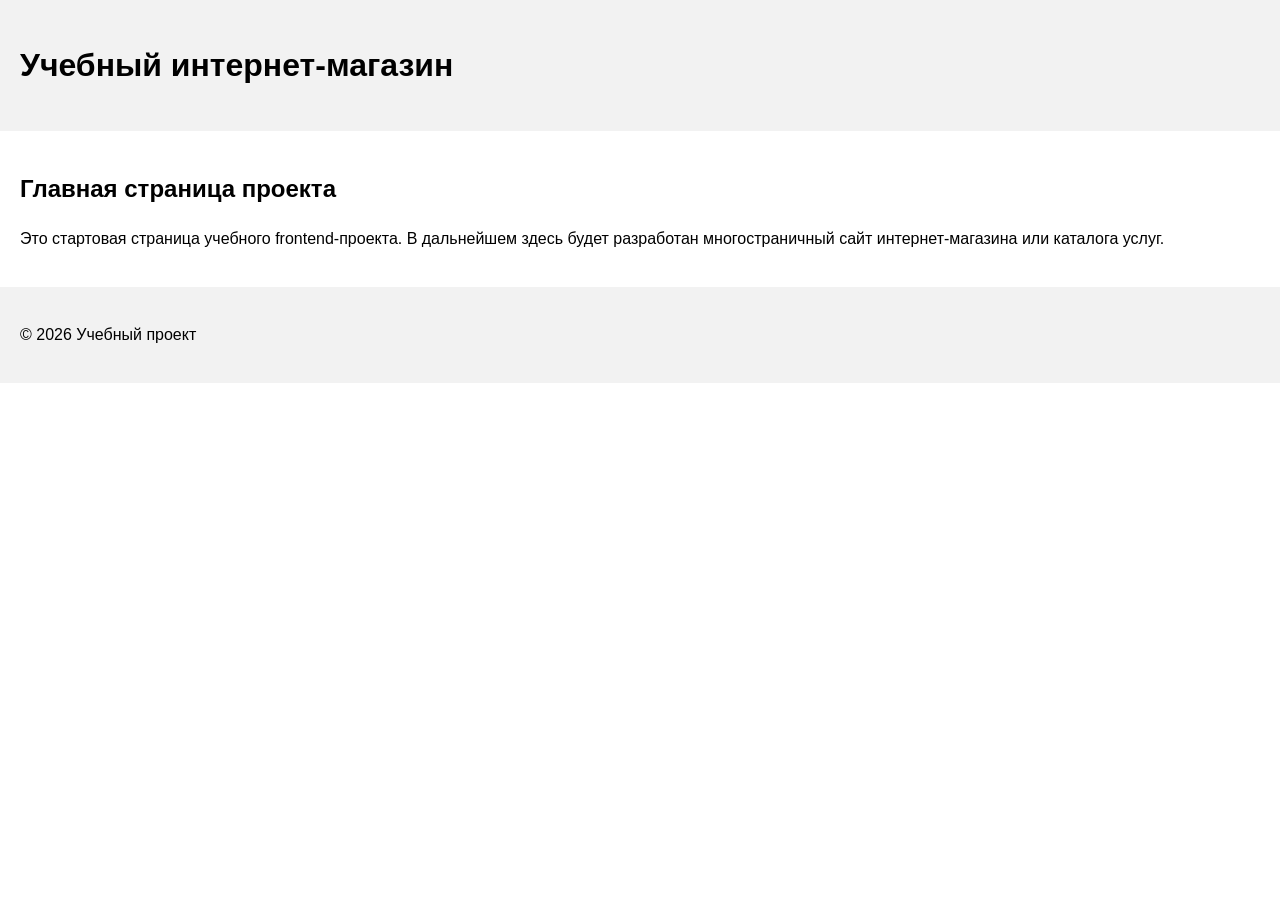
==== index.html @ 7c4e4bf1 "feat: initialize frontend project structure" ====
<!DOCTYPE html>
<html lang="ru">
<head>
  <meta charset="UTF-8">
  <meta name="viewport" content="width=device-width, initial-scale=1.0">
  <title>Каталог товаров</title>
  <link rel="stylesheet" href="css/style.css">
</head>
<body>
  <header>
    <h1>Учебный интернет-магазин</h1>
  </header>

  <main>
    <section>
      <h2>Главная страница проекта</h2>
      <p>
        Это стартовая страница учебного frontend-проекта.
        В дальнейшем здесь будет разработан многостраничный сайт
        интернет-магазина или каталога услуг.
      </p>
    </section>
  </main>

  <footer>
    <p>&copy; 2026 Учебный проект</p>
  </footer>
</body>
</html>
---- css/style.css ----
body {
  margin: 0;
  font-family: Arial, sans-serif;
  line-height: 1.5;
}

header,
main,
footer {
  padding: 20px;
}

header {
  background-color: #f2f2f2;
}

footer {
  background-color: #f2f2f2;
}
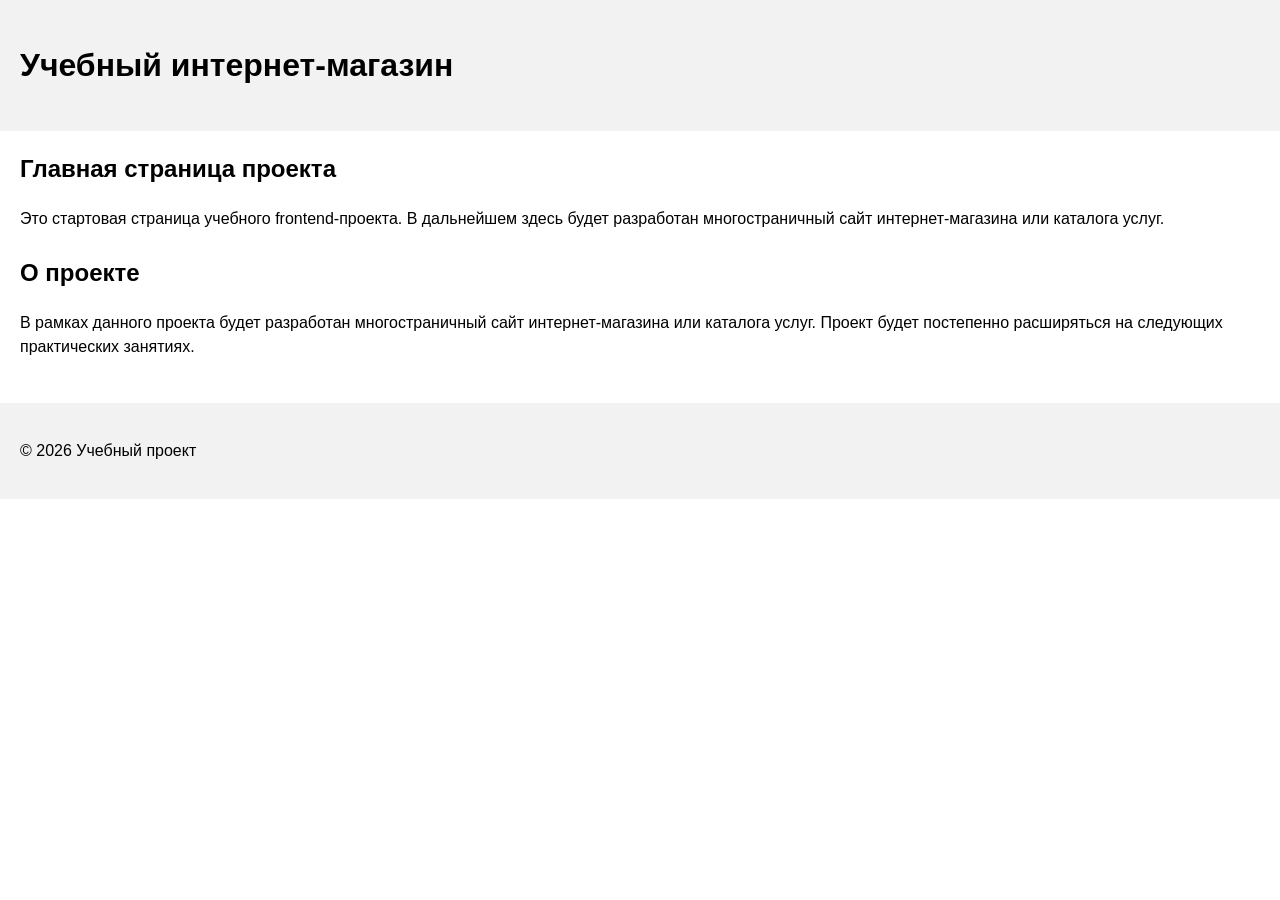
==== commit 85ab8b2d: "feat: add project description section" ====
--- a/index.html
+++ b/index.html
@@ -20,6 +20,15 @@
         интернет-магазина или каталога услуг.
       </p>
     </section>
+    <section>
+      <h2>О проекте</h2>
+      <p>
+        В рамках данного проекта будет разработан многостраничный сайт
+        интернет-магазина или каталога услуг. Проект будет постепенно
+        расширяться на следующих практических занятиях.
+      </p>
+    </section>
+
   </main>
 
   <footer>
--- a/css/style.css
+++ b/css/style.css
@@ -17,3 +17,11 @@
 footer {
   background-color: #f2f2f2;
 }
+
+section {
+  margin-bottom: 24px;
+}
+
+section h2 {
+  margin-top: 0;
+}
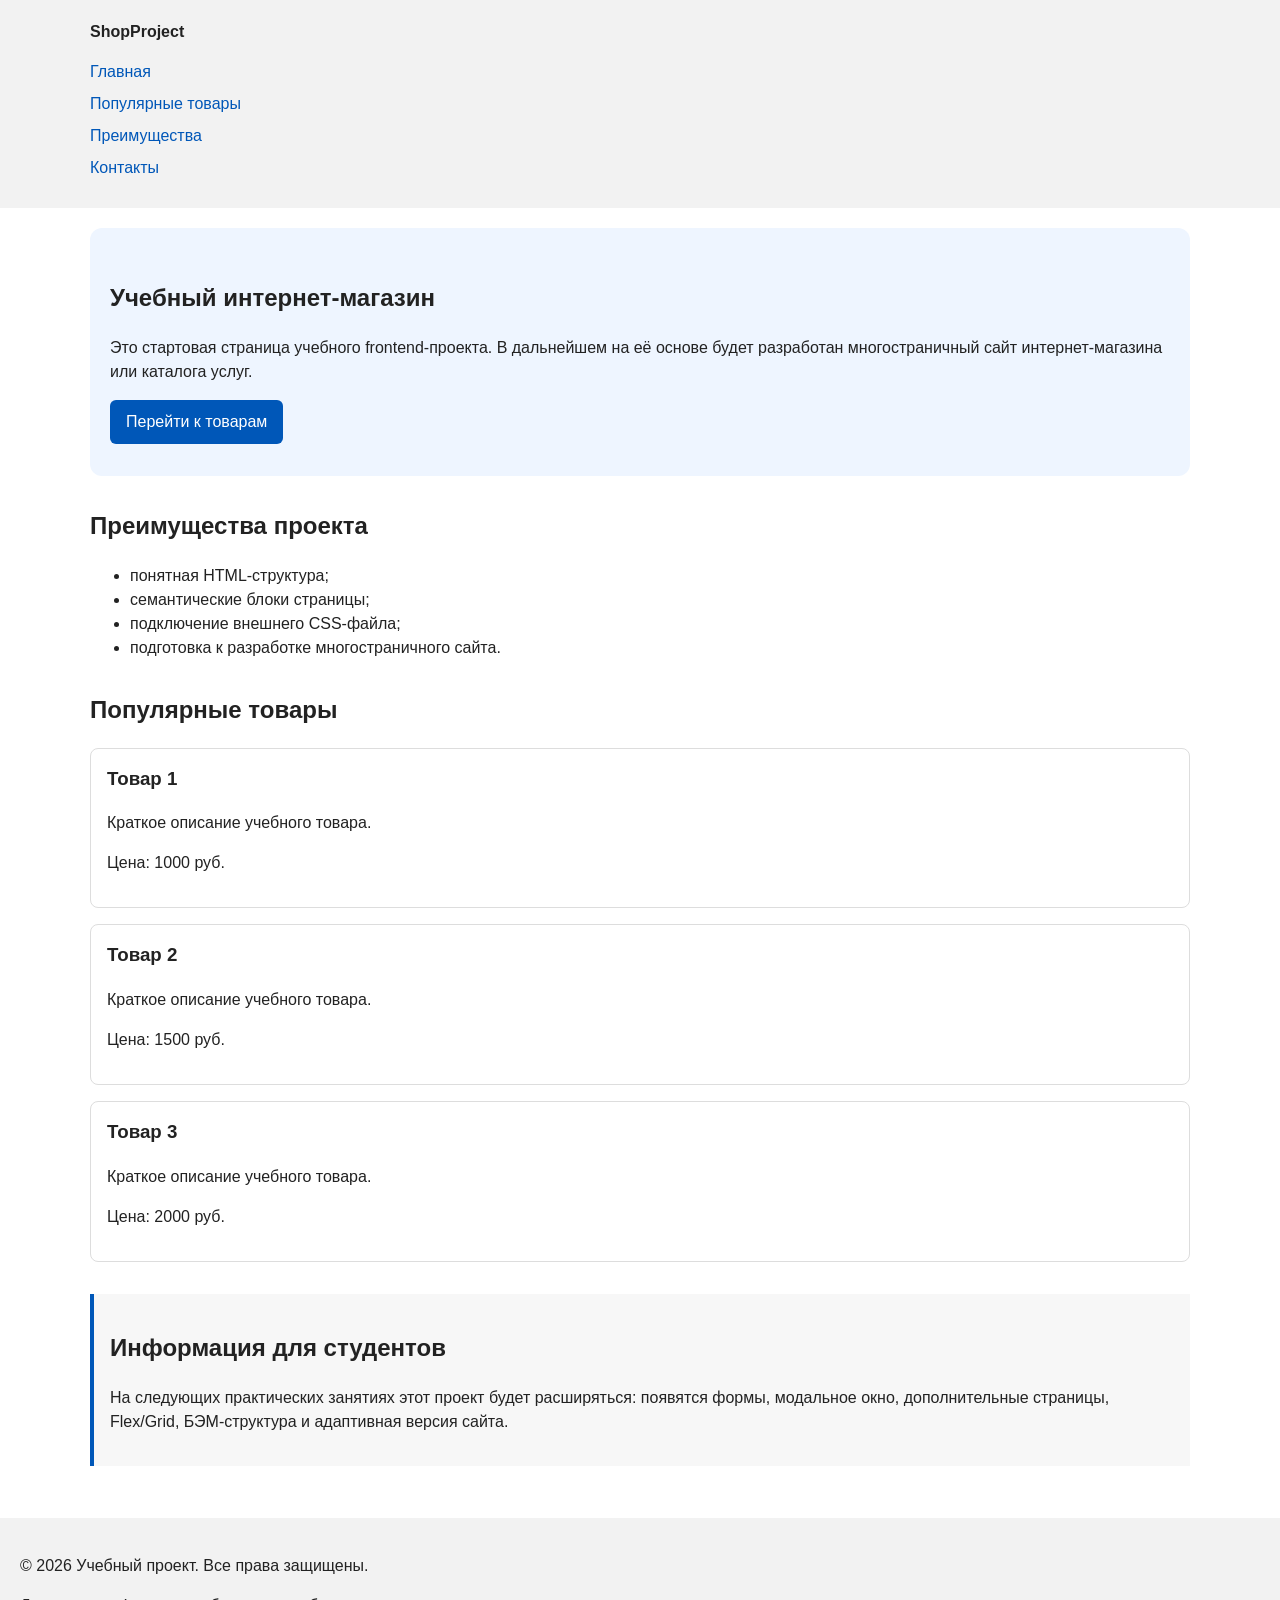
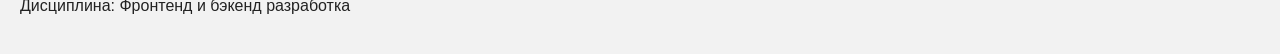
==== commit 5fb75d7b: "feat: add semantic HTML structure and base CSS styles" ====
--- a/index.html
+++ b/index.html
@@ -7,32 +7,69 @@
   <link rel="stylesheet" href="css/style.css">
 </head>
 <body>
-  <header>
-    <h1>Учебный интернет-магазин</h1>
-  </header>
+    <header>
+      <div class="site-header">
+        <a class="site-logo" href="index.html">ShopProject</a>
 
-  <main>
-    <section>
-      <h2>Главная страница проекта</h2>
-      <p>
-        Это стартовая страница учебного frontend-проекта.
-        В дальнейшем здесь будет разработан многостраничный сайт
-        интернет-магазина или каталога услуг.
-      </p>
-    </section>
-    <section>
-      <h2>О проекте</h2>
-      <p>
-        В рамках данного проекта будет разработан многостраничный сайт
-        интернет-магазина или каталога услуг. Проект будет постепенно
-        расширяться на следующих практических занятиях.
-      </p>
-    </section>
-
-  </main>
-
-  <footer>
-    <p>&copy; 2026 Учебный проект</p>
-  </footer>
+        <nav class="site-nav" aria-label="Основная навигация">
+          <ul class="site-nav__list">
+            <li><a href="index.html">Главная</a></li>
+            <li><a href="#popular">Популярные товары</a></li>
+            <li><a href="#advantages">Преимущества</a></li>
+            <li><a href="#contacts">Контакты</a></li>
+          </ul>
+        </nav>
+      </div>
+    </header>
+    <main>
+        <section class="hero">
+          <h1>Учебный интернет-магазин</h1>
+          <p>
+            Это стартовая страница учебного frontend-проекта.
+            В дальнейшем на её основе будет разработан многостраничный сайт
+            интернет-магазина или каталога услуг.
+          </p>
+          <a class="button" href="#popular">Перейти к товарам</a>
+        </section>
+        <section class="section" id="advantages">
+          <h2>Преимущества проекта</h2>
+          <ul class="advantages-list">
+            <li>понятная HTML-структура;</li>
+            <li>семантические блоки страницы;</li>
+            <li>подключение внешнего CSS-файла;</li>
+            <li>подготовка к разработке многостраничного сайта.</li>
+          </ul>
+        </section>
+        <section class="section" id="popular">
+          <h2>Популярные товары</h2>
+          <article class="product-card">
+            <h3>Товар 1</h3>
+            <p>Краткое описание учебного товара.</p>
+            <p>Цена: 1000 руб.</p>
+          </article>
+          <article class="product-card">
+            <h3>Товар 2</h3>
+            <p>Краткое описание учебного товара.</p>
+            <p>Цена: 1500 руб.</p>
+          </article>
+          <article class="product-card">
+            <h3>Товар 3</h3>
+            <p>Краткое описание учебного товара.</p>
+            <p>Цена: 2000 руб.</p>
+          </article>
+        </section>
+        <aside class="aside-info">
+          <h2>Информация для студентов</h2>
+          <p>
+            На следующих практических занятиях этот проект будет расширяться:
+            появятся формы, модальное окно, дополнительные страницы, Flex/Grid,
+            БЭМ-структура и адаптивная версия сайта.
+          </p>
+        </aside>
+    </main>
+    <footer id="contacts">
+      <p>&copy; 2026 Учебный проект. Все права защищены.</p>
+      <p>Дисциплина: Фронтенд и бэкенд разработка</p>
+    </footer>
 </body>
 </html>
--- a/css/style.css
+++ b/css/style.css
@@ -1,27 +1,172 @@
+/*
+  Универсальное правило для всех элементов.
+  border-box делает расчёт размеров более понятным:
+  width включает content, padding и border.
+*/
+* {
+  box-sizing: border-box;
+}
+
+/*
+  Убираем стандартный внешний отступ браузера у body.
+  Без этого вокруг страницы может появиться белая рамка.
+*/
 body {
   margin: 0;
   font-family: Arial, sans-serif;
   line-height: 1.5;
+  color: #222222;
+  background-color: #ffffff;
 }
 
+/*
+Задаём внутренние отступы для основных областей страницы.
+Это делает содержимое визуально отделённым от краёв окна браузера.
+*/
 header,
 main,
 footer {
-  padding: 20px;
+padding: 20px;
 }
 
+/*
+Оформляем шапку страницы.
+Пока используется простой светло-серый фон.
+*/
 header {
-  background-color: #f2f2f2;
+background-color: #f2f2f2;
 }
 
+/*
+Оформляем подвал страницы тем же фоном,
+чтобы визуально отделить его от основного содержимого.
+*/
 footer {
-  background-color: #f2f2f2;
+background-color: #f2f2f2;
 }
 
-section {
-  margin-bottom: 24px;
+/*
+  Ограничиваем ширину содержимого шапки,
+  чтобы оно не растягивалось слишком сильно на широких экранах.
+*/
+.site-header {
+  max-width: 1100px;
+  margin: 0 auto;
 }
 
-section h2 {
+/*
+  Оформляем текстовый логотип.
+*/
+.site-logo {
+  font-weight: bold;
+  text-decoration: none;
+  color: #222222;
+}
+
+/*
+  Убираем стандартные отступы и маркеры списка навигации.
+*/
+.site-nav__list {
+  padding: 0;
+  margin: 16px 0 0;
+  list-style: none;
+}
+
+/*
+  Добавляем расстояние между пунктами меню.
+*/
+.site-nav__list li {
+  margin-bottom: 8px;
+}
+
+/*
+  Оформляем ссылки меню.
+*/
+.site-nav__list a {
+  color: #0057b8;
+  text-decoration: none;
+}
+
+/*
+  При наведении мыши подчёркиваем ссылку.
+  Подробно состояния интерфейса будут рассмотрены в практической работе 1.7.
+*/
+.site-nav__list a:hover {
+  text-decoration: underline;
+}
+
+/*
+  Hero-блок — первый крупный блок страницы.
+  Он визуально отделяется от остальных разделов фоном и отступами.
+*/
+.hero {
+  max-width: 1100px;
+  margin: 0 auto 32px;
+  padding: 32px 20px;
+  background-color: #eef5ff;
+  border-radius: 12px;
+}
+
+/*
+  Общий класс для разделов страницы.
+*/
+.section {
+  max-width: 1100px;
+  margin: 0 auto 32px;
+}
+
+/*
+  Убираем лишний верхний отступ у заголовков разделов.
+*/
+.section h2 {
   margin-top: 0;
 }
+
+/*
+  Карточка товара — самостоятельный блок.
+  На следующих занятиях карточки будут доработаны и выстроены в сетку.
+*/
+.product-card {
+  margin-bottom: 16px;
+  padding: 16px;
+  border: 1px solid #dddddd;
+  border-radius: 8px;
+  background-color: #ffffff;
+}
+
+/*
+  Убираем лишний верхний отступ у заголовка карточки.
+*/
+.product-card h3 {
+  margin-top: 0;
+}
+
+/*
+  Пока это обычная ссылка, но визуально она оформляется как кнопка.
+*/
+.button {
+  display: inline-block;
+  padding: 10px 16px;
+  color: #ffffff;
+  background-color: #0057b8;
+  text-decoration: none;
+  border-radius: 6px;
+}
+
+/*
+  Простое состояние наведения для кнопки.
+*/
+.button:hover {
+  background-color: #003f86;
+}
+
+/*
+  Дополнительный информационный блок.
+*/
+.aside-info {
+  max-width: 1100px;
+  margin: 0 auto 32px;
+  padding: 16px;
+  border-left: 4px solid #0057b8;
+  background-color: #f7f7f7;
+}
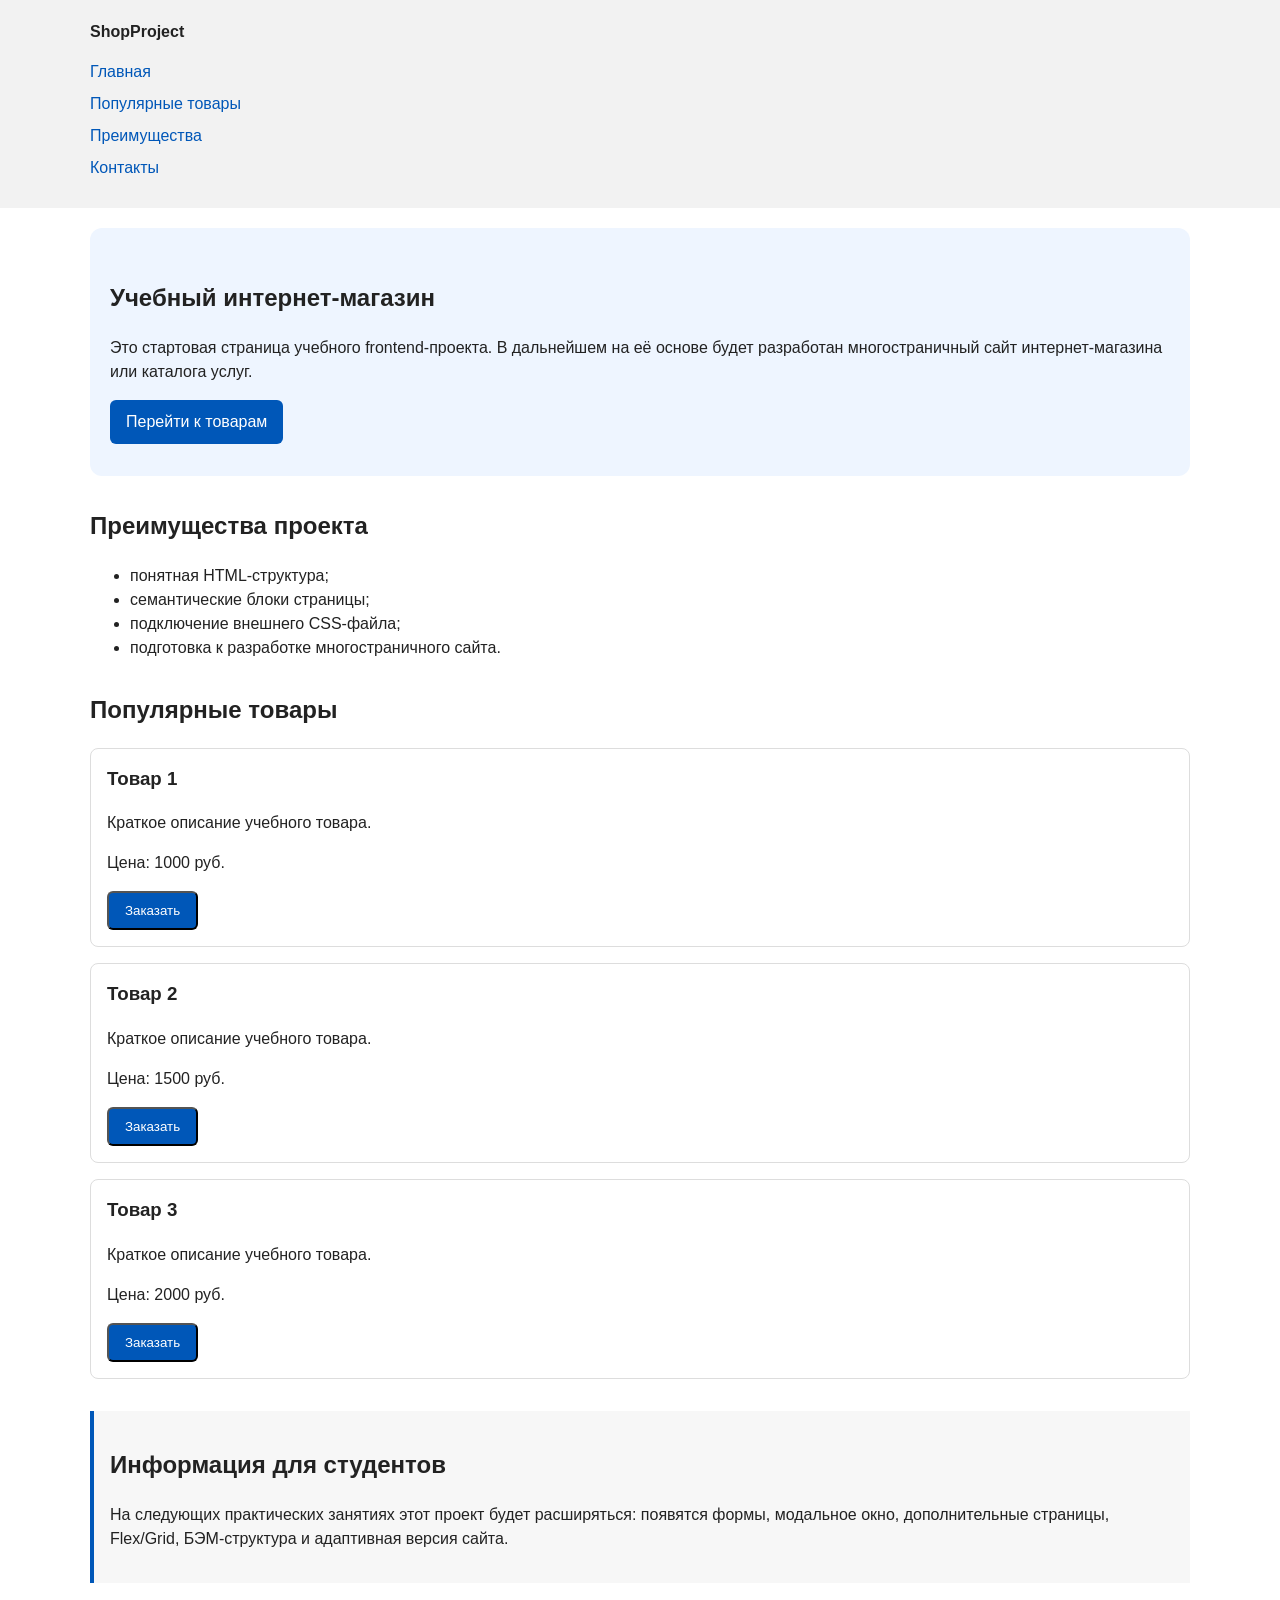
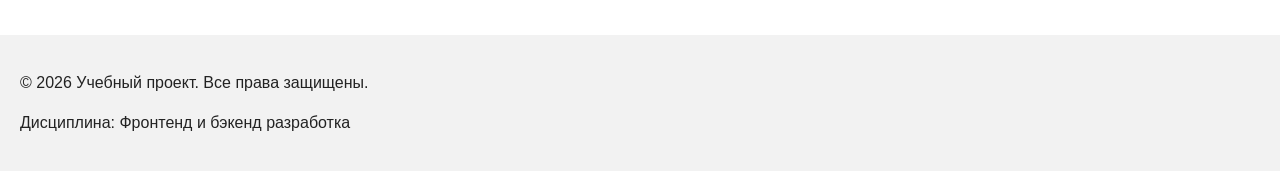
==== commit d6cbe305: "feat: add order form modal and validation" ====
--- a/index.html
+++ b/index.html
@@ -5,6 +5,7 @@
   <meta name="viewport" content="width=device-width, initial-scale=1.0">
   <title>Каталог товаров</title>
   <link rel="stylesheet" href="css/style.css">
+  <script src="js/main.js" defer></script>
 </head>
 <body>
     <header>
@@ -46,16 +47,25 @@
             <h3>Товар 1</h3>
             <p>Краткое описание учебного товара.</p>
             <p>Цена: 1000 руб.</p>
+            <button class="button product-card__button" type="button" data-product="Товар 1">
+              Заказать
+            </button>
           </article>
           <article class="product-card">
             <h3>Товар 2</h3>
             <p>Краткое описание учебного товара.</p>
             <p>Цена: 1500 руб.</p>
+            <button class="button product-card__button" type="button" data-product="Товар 1">
+              Заказать
+            </button>
           </article>
           <article class="product-card">
             <h3>Товар 3</h3>
             <p>Краткое описание учебного товара.</p>
             <p>Цена: 2000 руб.</p>
+            <button class="button product-card__button" type="button" data-product="Товар 1">
+              Заказать
+            </button>
           </article>
         </section>
         <aside class="aside-info">
@@ -71,5 +81,91 @@
       <p>&copy; 2026 Учебный проект. Все права защищены.</p>
       <p>Дисциплина: Фронтенд и бэкенд разработка</p>
     </footer>
+    <dialog class="order-dialog" id="order-dialog" aria-labelledby="order-dialog-title">
+      <h2 id="order-dialog-title">Оформление заявки</h2>
+      <form class="order-form" id="order-form" action="#" method="post" novalidate>
+        <input id="selected-product" name="selected-product" type="hidden">
+        <div class="form-field">
+          <label for="order-name">Имя</label>
+          <input
+            id="order-name"
+            name="name"
+            type="text"
+            placeholder="Введите ваше имя"
+            minlength="2"
+            autocomplete="given-name"
+            required
+          >
+        </div>
+        <div class="form-field">
+          <label for="order-email">E-mail</label>
+          <input
+            id="order-email"
+            name="email"
+            type="email"
+            placeholder="example@mail.ru"
+            autocomplete="email"
+            required
+          >
+        </div>
+        <div class="form-field">
+          <label for="order-phone">Телефон</label>
+          <input
+            id="order-phone"
+            name="phone"
+            type="tel"
+            inputmode="tel"
+            placeholder="+7 (900) 000-00-00"
+            pattern="^\+7 \(\d{3}\) \d{3}-\d{2}-\d{2}$"
+            required
+          >
+          <small>Формат: +7 (900) 000-00-00</small>
+        </div>
+        <div class="form-field">
+          <label for="order-date">Дата связи</label>
+          <input
+            id="order-date"
+            name="date"
+            type="date"
+          >
+        </div>
+        <div class="form-field">
+          <label for="order-topic">Тема заявки</label>
+          <select id="order-topic" name="topic" required>
+            <option value="">Выберите тему</option>
+            <option value="product">Заказ товара</option>
+            <option value="consultation">Консультация</option>
+            <option value="delivery">Доставка</option>
+          </select>
+        </div>
+        <div class="form-field">
+          <label for="order-comment">Комментарий</label>
+          <textarea
+            id="order-comment"
+            name="comment"
+            rows="4"
+            placeholder="Укажите дополнительную информацию"
+          ></textarea>
+        </div>
+        <div class="form-field form-field--checkbox">
+          <label>
+            <input
+              id="order-agreement"
+              name="agreement"
+              type="checkbox"
+              required
+            >
+            Я согласен на обработку данных
+          </label>
+        </div>
+        <div class="form-actions">
+          <button type="button" id="close-order-dialog">Закрыть</button>
+          <button type="submit">Отправить заявку</button>
+        </div>
+      </form>
+    </dialog>
+    <p class="success-message" id="success-message" hidden>
+      Форма успешно отправлена!
+    </p>
 </body>
 </html>
--- a/css/style.css
+++ b/css/style.css
@@ -170,3 +170,105 @@
   border-left: 4px solid #0057b8;
   background-color: #f7f7f7;
 }
+
+/*
+  Модальное окно.
+  Элемент dialog сам умеет открываться поверх страницы.
+*/
+.order-dialog {
+  width: min(100% - 32px, 560px);
+  padding: 24px;
+  border: none;
+  border-radius: 12px;
+}
+
+/*
+  Затемнение фона за модальным окном.
+*/
+.order-dialog::backdrop {
+  background-color: rgba(0, 0, 0, 0.5);
+}
+
+/*
+  Поле формы.
+  Каждый блок получает нижний отступ.
+*/
+.form-field {
+  margin-bottom: 16px;
+}
+
+/*
+  Подпись поля.
+*/
+.form-field label {
+  display: block;
+  margin-bottom: 6px;
+}
+
+/*
+  Основные поля формы.
+*/
+.form-field input,
+.form-field select,
+.form-field textarea {
+  width: 100%;
+  padding: 10px 12px;
+  border: 1px solid #cccccc;
+  border-radius: 6px;
+  font: inherit;
+}
+
+/*
+  Checkbox не должен занимать всю ширину.
+*/
+.form-field input[type="checkbox"] {
+  width: auto;
+}
+
+/*
+  Подсказка под полем телефона.
+*/
+.form-field small {
+  display: block;
+  margin-top: 4px;
+  color: #666666;
+}
+
+/*
+  Видимый фокус для клавиатурной навигации.
+*/
+.form-field input:focus-visible,
+.form-field select:focus-visible,
+.form-field textarea:focus-visible,
+.form-actions button:focus-visible {
+  outline: 2px solid #0057b8;
+  outline-offset: 2px;
+}
+
+/*
+  Подсветка ошибочных полей.
+  Атрибут aria-invalid будет добавляться через JavaScript.
+*/
+[aria-invalid="true"] {
+  border-color: #b00020;
+}
+
+/*
+  Кнопки формы.
+*/
+.form-actions {
+  display: flex;
+  gap: 12px;
+  margin-top: 20px;
+}
+
+/*
+  Сообщение об успешной отправке.
+*/
+.success-message {
+  max-width: 1100px;
+  margin: 24px auto;
+  padding: 16px;
+  border-left: 4px solid #168a2f;
+  background-color: #eefaf0;
+}
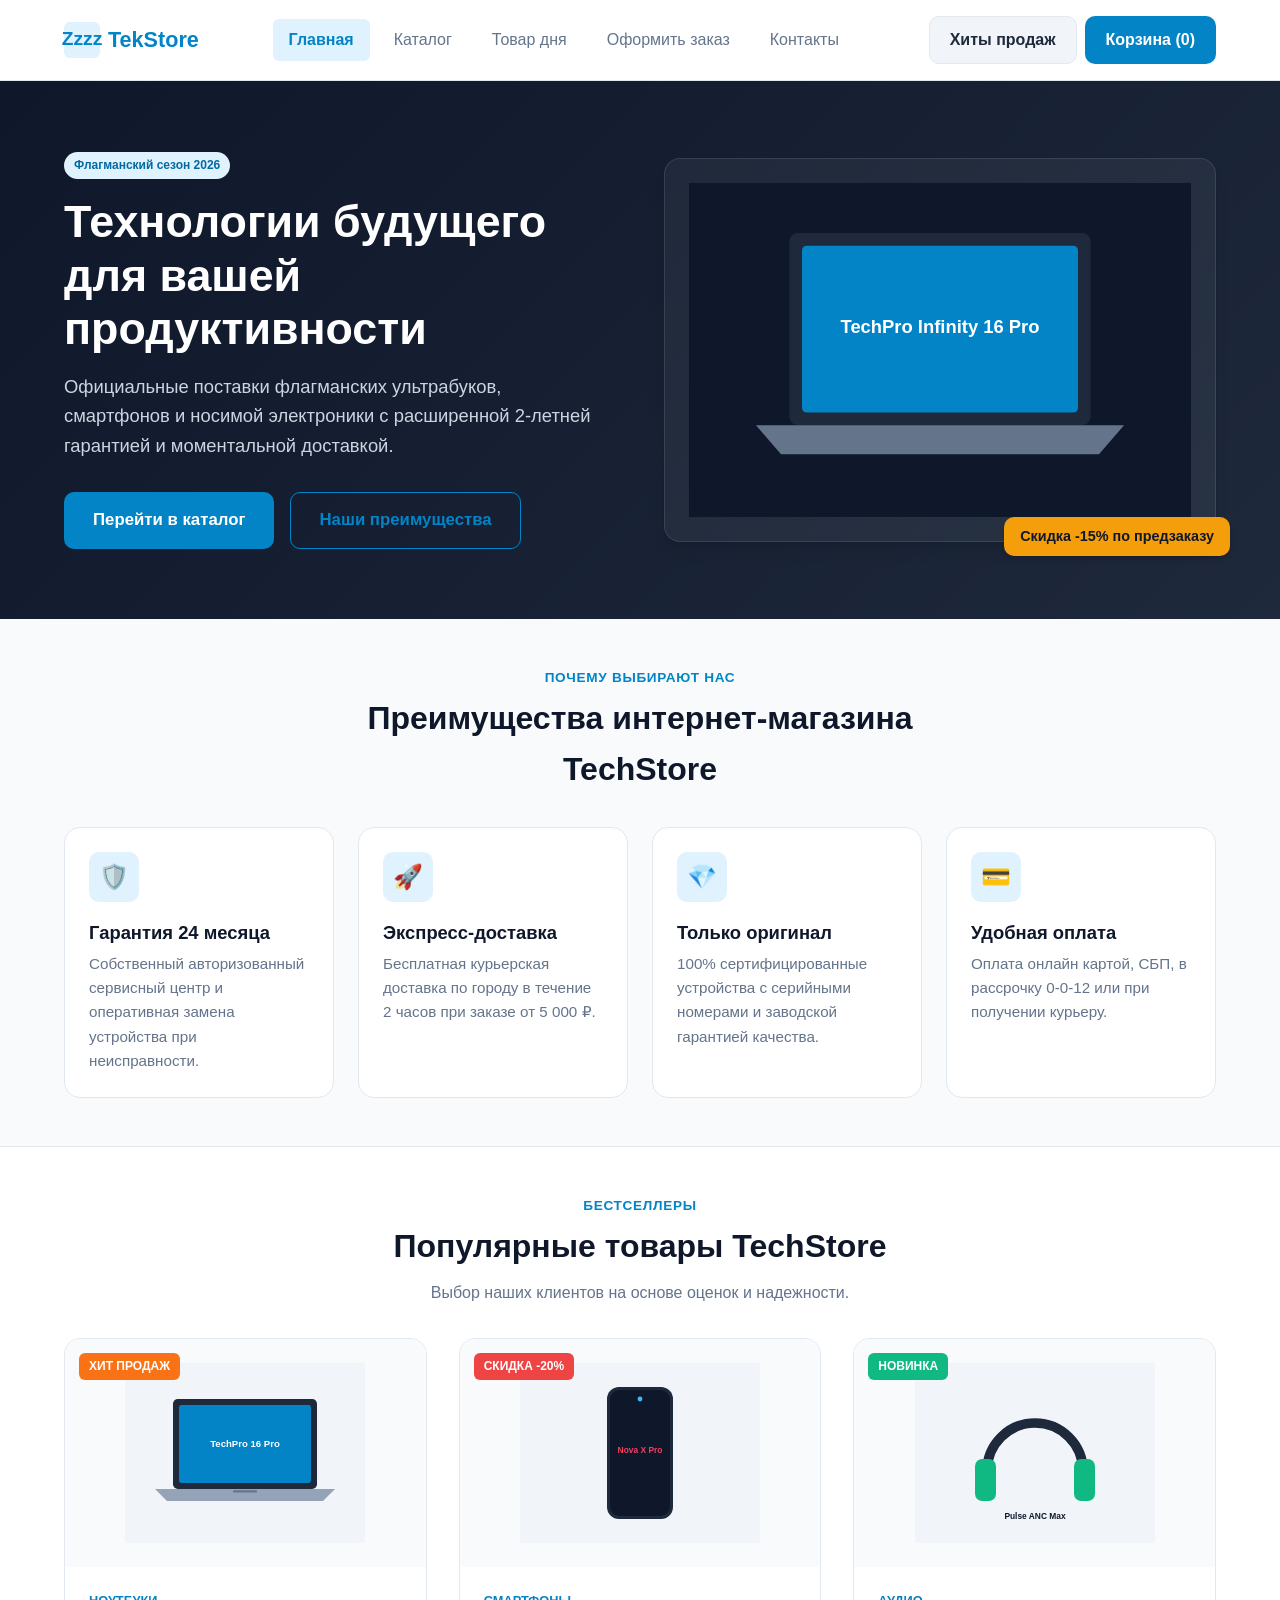
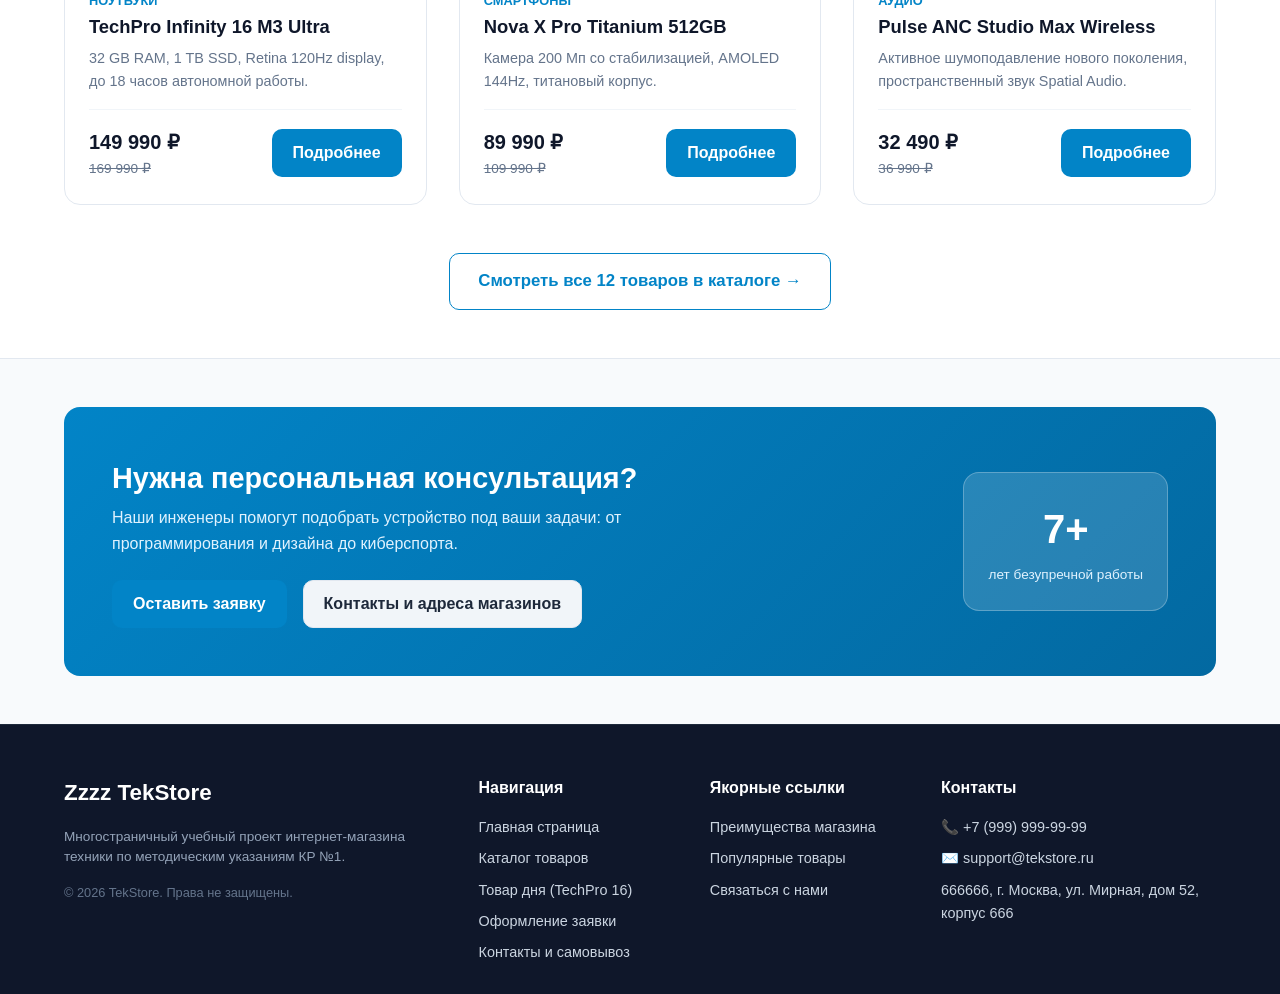
==== commit f282aeb6: "feat: expanding the functionality and visual of the project" ====
--- a/index.html
+++ b/index.html
@@ -3,169 +3,227 @@
 <head>
   <meta charset="UTF-8">
   <meta name="viewport" content="width=device-width, initial-scale=1.0">
-  <title>Каталог товаров</title>
+  <meta name="description" content="Интернет-магазин современной электроники и техники TechStore. Ноутбуки, смартфоны, аксессуары по лучшим ценам.">
+  <title>TekStore — Интернет-магазин техники и электроники</title>
   <link rel="stylesheet" href="css/style.css">
-  <script src="js/main.js" defer></script>
 </head>
-<body>
-    <header>
-      <div class="site-header">
-        <a class="site-logo" href="index.html">ShopProject</a>
-
-        <nav class="site-nav" aria-label="Основная навигация">
-          <ul class="site-nav__list">
-            <li><a href="index.html">Главная</a></li>
-            <li><a href="#popular">Популярные товары</a></li>
-            <li><a href="#advantages">Преимущества</a></li>
-            <li><a href="#contacts">Контакты</a></li>
-          </ul>
-        </nav>
-      </div>
-    </header>
-    <main>
-        <section class="hero">
-          <h1>Учебный интернет-магазин</h1>
-          <p>
-            Это стартовая страница учебного frontend-проекта.
-            В дальнейшем на её основе будет разработан многостраничный сайт
-            интернет-магазина или каталога услуг.
+<body class="site-body">
+  <header class="site-header">
+    <div class="site-header__container">
+      <a href="index.html" class="site-header__logo" aria-label="TechStore Главная">
+        <span class="site-header__logo-icon">Zzzz</span>
+        <span class="site-header__logo-text">TekStore</span>
+      </a>
+      <nav class="site-nav" aria-label="Основное меню">
+        <ul class="site-nav__list">
+          <li class="site-nav__item">
+            <a href="index.html" class="site-nav__link site-nav__link--active">Главная</a>
+          </li>
+          <li class="site-nav__item">
+            <a href="catalog.html" class="site-nav__link">Каталог</a>
+          </li>
+          <li class="site-nav__item">
+            <a href="product.html" class="site-nav__link">Товар дня</a>
+          </li>
+          <li class="site-nav__item">
+            <a href="order.html" class="site-nav__link">Оформить заказ</a>
+          </li>
+          <li class="site-nav__item">
+            <a href="contacts.html" class="site-nav__link">Контакты</a>
+          </li>
+        </ul>
+      </nav>
+      <div class="site-header__actions">
+        <a href="index.html#popular" class="button button--secondary site-header__btn">Хиты продаж</a>
+        <a href="order.html" class="button button--primary site-header__btn">Корзина (0)</a>
+      </div>
+    </div>
+  </header>
+  <main class="main-content">
+    <section class="hero-banner">
+      <div class="hero-banner__inner">
+        <div class="hero-banner__content">
+          <span class="badge badge--primary hero-banner__badge">Флагманский сезон 2026</span>
+          <h1 class="hero-banner__title">Технологии будущего для вашей продуктивности</h1>
+          <p class="hero-banner__description">
+            Официальные поставки флагманских ультрабуков, смартфонов и носимой электроники с расширенной 2-летней гарантией и моментальной доставкой.
           </p>
-          <a class="button" href="#popular">Перейти к товарам</a>
-        </section>
-        <section class="section" id="advantages">
-          <h2>Преимущества проекта</h2>
-          <ul class="advantages-list">
-            <li>понятная HTML-структура;</li>
-            <li>семантические блоки страницы;</li>
-            <li>подключение внешнего CSS-файла;</li>
-            <li>подготовка к разработке многостраничного сайта.</li>
-          </ul>
-        </section>
-        <section class="section" id="popular">
-          <h2>Популярные товары</h2>
-          <article class="product-card">
-            <h3>Товар 1</h3>
-            <p>Краткое описание учебного товара.</p>
-            <p>Цена: 1000 руб.</p>
-            <button class="button product-card__button" type="button" data-product="Товар 1">
-              Заказать
-            </button>
-          </article>
-          <article class="product-card">
-            <h3>Товар 2</h3>
-            <p>Краткое описание учебного товара.</p>
-            <p>Цена: 1500 руб.</p>
-            <button class="button product-card__button" type="button" data-product="Товар 1">
-              Заказать
-            </button>
-          </article>
-          <article class="product-card">
-            <h3>Товар 3</h3>
-            <p>Краткое описание учебного товара.</p>
-            <p>Цена: 2000 руб.</p>
-            <button class="button product-card__button" type="button" data-product="Товар 1">
-              Заказать
-            </button>
-          </article>
-        </section>
-        <aside class="aside-info">
-          <h2>Информация для студентов</h2>
-          <p>
-            На следующих практических занятиях этот проект будет расширяться:
-            появятся формы, модальное окно, дополнительные страницы, Flex/Grid,
-            БЭМ-структура и адаптивная версия сайта.
-          </p>
-        </aside>
-    </main>
-    <footer id="contacts">
-      <p>&copy; 2026 Учебный проект. Все права защищены.</p>
-      <p>Дисциплина: Фронтенд и бэкенд разработка</p>
-    </footer>
-    <dialog class="order-dialog" id="order-dialog" aria-labelledby="order-dialog-title">
-      <h2 id="order-dialog-title">Оформление заявки</h2>
-      <form class="order-form" id="order-form" action="#" method="post" novalidate>
-        <input id="selected-product" name="selected-product" type="hidden">
-        <div class="form-field">
-          <label for="order-name">Имя</label>
-          <input
-            id="order-name"
-            name="name"
-            type="text"
-            placeholder="Введите ваше имя"
-            minlength="2"
-            autocomplete="given-name"
-            required
-          >
-        </div>
-        <div class="form-field">
-          <label for="order-email">E-mail</label>
-          <input
-            id="order-email"
-            name="email"
-            type="email"
-            placeholder="example@mail.ru"
-            autocomplete="email"
-            required
-          >
-        </div>
-        <div class="form-field">
-          <label for="order-phone">Телефон</label>
-          <input
-            id="order-phone"
-            name="phone"
-            type="tel"
-            inputmode="tel"
-            placeholder="+7 (900) 000-00-00"
-            pattern="^\+7 \(\d{3}\) \d{3}-\d{2}-\d{2}$"
-            required
-          >
-          <small>Формат: +7 (900) 000-00-00</small>
-        </div>
-        <div class="form-field">
-          <label for="order-date">Дата связи</label>
-          <input
-            id="order-date"
-            name="date"
-            type="date"
-          >
-        </div>
-        <div class="form-field">
-          <label for="order-topic">Тема заявки</label>
-          <select id="order-topic" name="topic" required>
-            <option value="">Выберите тему</option>
-            <option value="product">Заказ товара</option>
-            <option value="consultation">Консультация</option>
-            <option value="delivery">Доставка</option>
-          </select>
-        </div>
-        <div class="form-field">
-          <label for="order-comment">Комментарий</label>
-          <textarea
-            id="order-comment"
-            name="comment"
-            rows="4"
-            placeholder="Укажите дополнительную информацию"
-          ></textarea>
-        </div>
-        <div class="form-field form-field--checkbox">
-          <label>
-            <input
-              id="order-agreement"
-              name="agreement"
-              type="checkbox"
-              required
-            >
-            Я согласен на обработку данных
-          </label>
-        </div>
-        <div class="form-actions">
-          <button type="button" id="close-order-dialog">Закрыть</button>
-          <button type="submit">Отправить заявку</button>
-        </div>
-      </form>
-    </dialog>
-    <p class="success-message" id="success-message" hidden>
-      Форма успешно отправлена!
-    </p>
+          <div class="hero-banner__buttons">
+            <a href="catalog.html" class="button button--primary button--large">Перейти в каталог</a>
+            <a href="#advantages" class="button button--outline button--large">Наши преимущества</a>
+          </div>
+        </div>
+        <div class="hero-banner__media">
+          <div class="hero-banner__card-preview">
+            <img src="images/hero-laptop.svg" alt="Ультрабук TechPro 16 Pro" class="hero-banner__image" onerror="this.src='https://placehold.co/600x400/0f172a/38bdf8?text=TechStore+Ultrabook'">
+            <div class="hero-banner__floating-tag">Скидка -15% по предзаказу</div>
+          </div>
+        </div>
+      </div>
+    </section>
+    <section id="advantages" class="features section-block">
+      <div class="section-container">
+        <header class="section-header">
+          <span class="section-header__subtitle">Почему выбирают нас</span>
+          <h2 class="section-header__title">Преимущества интернет-магазина TechStore</h2>
+        </header>
+        <div class="features__grid">
+          <article class="feature-item">
+            <div class="feature-item__icon-wrapper">
+              <span class="feature-item__icon">🛡️</span>
+            </div>
+            <h3 class="feature-item__title">Гарантия 24 месяца</h3>
+            <p class="feature-item__text">Собственный авторизованный сервисный центр и оперативная замена устройства при неисправности.</p>
+          </article>
+          <article class="feature-item">
+            <div class="feature-item__icon-wrapper">
+              <span class="feature-item__icon">🚀</span>
+            </div>
+            <h3 class="feature-item__title">Экспресс-доставка</h3>
+            <p class="feature-item__text">Бесплатная курьерская доставка по городу в течение 2 часов при заказе от 5 000 ₽.</p>
+          </article>
+          <article class="feature-item">
+            <div class="feature-item__icon-wrapper">
+              <span class="feature-item__icon">💎</span>
+            </div>
+            <h3 class="feature-item__title">Только оригинал</h3>
+            <p class="feature-item__text">100% сертифицированные устройства с серийными номерами и заводской гарантией качества.</p>
+          </article>
+          <article class="feature-item">
+            <div class="feature-item__icon-wrapper">
+              <span class="feature-item__icon">💳</span>
+            </div>
+            <h3 class="feature-item__title">Удобная оплата</h3>
+            <p class="feature-item__text">Оплата онлайн картой, СБП, в рассрочку 0-0-12 или при получении курьеру.</p>
+          </article>
+        </div>
+      </div>
+    </section>
+    <section id="popular" class="popular-products section-block section-block--alt">
+      <div class="section-container">
+        <header class="section-header">
+          <span class="section-header__subtitle">Бестселлеры</span>
+          <h2 class="section-header__title">Популярные товары TechStore</h2>
+          <p class="section-header__desc">Выбор наших клиентов на основе оценок и надежности.</p>
+        </header>
+        <div class="cards-grid">
+          <article class="product-card product-card--hit">
+            <span class="product-card__badge product-card__badge--hit">Хит продаж</span>
+            <div class="product-card__image-box">
+              <img src="images/laptop.svg" alt="Ноутбук TechPro Infinity 16" class="product-card__img" onerror="this.src='https://placehold.co/400x300/1e293b/38bdf8?text=TechPro+Laptop'">
+            </div>
+            <div class="product-card__body">
+              <span class="product-card__category">Ноутбуки</span>
+              <h3 class="product-card__title">TechPro Infinity 16 M3 Ultra</h3>
+              <p class="product-card__description">32 GB RAM, 1 TB SSD, Retina 120Hz display, до 18 часов автономной работы.</p>
+              <div class="product-card__footer">
+                <div class="product-card__pricing">
+                  <span class="product-card__price">149 990 ₽</span>
+                  <span class="product-card__old-price">169 990 ₽</span>
+                </div>
+                <a href="product.html" class="button button--primary product-card__button">Подробнее</a>
+              </div>
+            </div>
+          </article>
+          <article class="product-card product-card--sale">
+            <span class="product-card__badge product-card__badge--sale">Скидка -20%</span>
+            <div class="product-card__image-box">
+              <img src="images/phone.svg" alt="Смартфон Nova X Pro" class="product-card__img" onerror="this.src='https://placehold.co/400x300/1e293b/f43f5e?text=Nova+X+Pro'">
+            </div>
+            <div class="product-card__body">
+              <span class="product-card__category">Смартфоны</span>
+              <h3 class="product-card__title">Nova X Pro Titanium 512GB</h3>
+              <p class="product-card__description">Камера 200 Мп со стабилизацией, AMOLED 144Hz, титановый корпус.</p>
+              <div class="product-card__footer">
+                <div class="product-card__pricing">
+                  <span class="product-card__price">89 990 ₽</span>
+                  <span class="product-card__old-price">109 990 ₽</span>
+                </div>
+                <a href="product.html" class="button button--primary product-card__button">Подробнее</a>
+              </div>
+            </div>
+          </article>
+          <article class="product-card product-card--new">
+            <span class="product-card__badge product-card__badge--new">Новинка</span>
+            <div class="product-card__image-box">
+              <img src="images/headphones.svg" alt="Наушники Pulse ANC Max" class="product-card__img" onerror="this.src='https://placehold.co/400x300/1e293b/10b981?text=Pulse+ANC+Max'">
+            </div>
+            <div class="product-card__body">
+              <span class="product-card__category">Аудио</span>
+              <h3 class="product-card__title">Pulse ANC Studio Max Wireless</h3>
+              <p class="product-card__description">Активное шумоподавление нового поколения, пространственный звук Spatial Audio.</p>
+              <div class="product-card__footer">
+                <div class="product-card__pricing">
+                  <span class="product-card__price">32 490 ₽</span>
+                  <span class="product-card__old-price">36 990 ₽</span>
+                </div>
+                <a href="product.html" class="button button--primary product-card__button">Подробнее</a>
+              </div>
+            </div>
+          </article>
+        </div>
+        <div class="section-actions">
+          <a href="catalog.html" class="button button--outline button--large">Смотреть все 12 товаров в каталоге →</a>
+        </div>
+      </div>
+    </section>
+    <section id="contacts" class="about-section section-block">
+      <div class="section-container">
+        <div class="banner-cta">
+          <div class="banner-cta__content">
+            <h2 class="banner-cta__title">Нужна персональная консультация?</h2>
+            <p class="banner-cta__text">Наши инженеры помогут подобрать устройство под ваши задачи: от программирования и дизайна до киберспорта.</p>
+            <div class="banner-cta__buttons">
+              <a href="order.html" class="button button--primary">Оставить заявку</a>
+              <a href="contacts.html" class="button button--secondary">Контакты и адреса магазинов</a>
+            </div>
+          </div>
+          <div class="banner-cta__info-badge">
+            <span class="banner-cta__number">7+</span>
+            <span class="banner-cta__label">лет безупречной работы</span>
+          </div>
+        </div>
+      </div>
+    </section>
+  </main>
+  <footer class="site-footer">
+    <div class="site-footer__container">
+      <div class="site-footer__col">
+        <a href="index.html" class="site-footer__logo">
+          <span>Zzzz</span> TekStore
+        </a>
+        <p class="site-footer__about">Многостраничный учебный проект интернет-магазина техники по методическим указаниям КР №1.</p>
+        <p class="site-footer__copyright">&copy; 2026 TekStore. Права не защищены.</p>
+      </div>
+      <div class="site-footer__col">
+        <h4 class="site-footer__title">Навигация</h4>
+        <ul class="site-footer__links">
+          <li><a href="index.html" class="site-footer__link">Главная страница</a></li>
+          <li><a href="catalog.html" class="site-footer__link">Каталог товаров</a></li>
+          <li><a href="product.html" class="site-footer__link">Товар дня (TechPro 16)</a></li>
+          <li><a href="order.html" class="site-footer__link">Оформление заявки</a></li>
+          <li><a href="contacts.html" class="site-footer__link">Контакты и самовывоз</a></li>
+        </ul>
+      </div>
+      <div class="site-footer__col">
+        <h4 class="site-footer__title">Якорные ссылки</h4>
+        <ul class="site-footer__links">
+          <li><a href="index.html#advantages" class="site-footer__link">Преимущества магазина</a></li>
+          <li><a href="index.html#popular" class="site-footer__link">Популярные товары</a></li>
+          <li><a href="index.html#contacts" class="site-footer__link">Связаться с нами</a></li>
+        </ul>
+      </div>
+      <div class="site-footer__col">
+        <h4 class="site-footer__title">Контакты</h4>
+        <address class="site-footer__contacts">
+          <p>📞 <a href="tel:+78005553535" class="site-footer__link">+7 (999) 999-99-99</a></p>
+          <p>✉️ <a href="mailto:support@techstore.ru" class="site-footer__link">support@tekstore.ru</a></p>
+          <p>666666, г. Москва, ул. Мирная, дом 52, корпус 666</p>
+        </address>
+      </div>
+    </div>
+  </footer>
+  <a href="#" class="button-to-top" id="btnToTop" aria-label="Вернуться наверх страницы">↑</a>
+  <script src="js/main.js"></script>
 </body>
 </html>
--- a/css/style.css
+++ b/css/style.css
@@ -1,274 +1,1438 @@
-/*
-  Универсальное правило для всех элементов.
-  border-box делает расчёт размеров более понятным:
-  width включает content, padding и border.
-*/
-* {
+:root {
+  --color-bg: #f8fafc;
+  --color-surface: #ffffff;
+  --color-surface-alt: #f1f5f9;
+  --color-text: #0f172a;
+  --color-text-muted: #64748b;
+  --color-border: #e2e8f0;
+
+  --color-primary: #0284c7;
+  --color-primary-dark: #0369a1;
+  --color-primary-light: #e0f2fe;
+
+  --color-secondary: #334155;
+  --color-secondary-dark: #1e293b;
+
+  --color-accent: #f59e0b;
+  --color-danger: #ef4444;
+  --color-success: #10b981;
+
+  --space-xs: 4px;
+  --space-sm: 8px;
+  --space-md: 16px;
+  --space-lg: 24px;
+  --space-xl: 32px;
+  --space-2xl: 48px;
+
+  --radius-sm: 6px;
+  --radius-md: 10px;
+  --radius-lg: 16px;
+  --radius-full: 9999px;
+
+  --shadow-sm: 0 1px 2px 0 rgba(0, 0, 0, 0.05);
+  --shadow-md: 0 4px 6px -1px rgba(0, 0, 0, 0.1), 0 2px 4px -2px rgba(0, 0, 0, 0.1);
+  --shadow-lg: 0 10px 15px -3px rgba(0, 0, 0, 0.1), 0 4px 6px -4px rgba(0, 0, 0, 0.1);
+  --transition-fast: 0.2s ease;
+}
+
+*, *::before, *::after {
   box-sizing: border-box;
-}
-
-/*
-  Убираем стандартный внешний отступ браузера у body.
-  Без этого вокруг страницы может появиться белая рамка.
-*/
-body {
   margin: 0;
-  font-family: Arial, sans-serif;
+  padding: 0;
+}
+
+html {
+  scroll-behavior: smooth;
+  font-size: 16px;
+}
+
+body.site-body {
+  font-family: 'Inter', -apple-system, BlinkMacSystemFont, "Segoe UI", Roboto, sans-serif;
+  background-color: var(--color-bg);
+  color: var(--color-text);
+  line-height: 1.6;
+  min-height: 100vh;
+  display: flex;
+  flex-direction: column;
+}
+
+img {
+  max-width: 100%;
+  height: auto;
+  display: block;
+}
+
+a {
+  color: inherit;
+  text-decoration: none;
+  transition: color var(--transition-fast);
+}
+
+ul, ol {
+  list-style: none;
+}
+
+button, input, select, textarea {
+  font-family: inherit;
+  font-size: 1rem;
+}
+
+.site-header {
+  position: sticky;
+  top: 0;
+  z-index: 40;
+  background-color: var(--color-surface);
+  border-bottom: 1px solid var(--color-border);
+  box-shadow: var(--shadow-sm);
+}
+
+.site-header__container {
+  max-width: 1200px;
+  margin: 0 auto;
+  padding: var(--space-md) var(--space-lg);
+  display: flex;
+  align-items: center;
+  justify-content: space-between;
+  gap: var(--space-md);
+}
+
+.site-header__logo {
+  display: flex;
+  align-items: center;
+  gap: var(--space-sm);
+  font-weight: 800;
+  font-size: 1.35rem;
+  color: var(--color-primary);
+}
+
+.site-header__logo-icon {
+  background: var(--color-primary-light);
+  width: 36px;
+  height: 36px;
+  border-radius: var(--radius-sm);
+  display: flex;
+  align-items: center;
+  justify-content: center;
+  font-size: 1.2rem;
+}
+
+.site-nav__list {
+  display: flex;
+  align-items: center;
+  gap: var(--space-sm);
+}
+
+.site-nav__link {
+  display: inline-block;
+  padding: var(--space-sm) var(--space-md);
+  font-weight: 500;
+  color: var(--color-text-muted);
+  border-radius: var(--radius-sm);
+  transition: background-color var(--transition-fast), color var(--transition-fast);
+}
+
+.site-nav__link:hover {
+  color: var(--color-primary);
+  background-color: var(--color-surface-alt);
+}
+
+.site-nav__link:focus-visible {
+  outline: 2px solid var(--color-primary);
+  outline-offset: 2px;
+}
+
+.site-nav__link--active {
+  color: var(--color-primary);
+  background-color: var(--color-primary-light);
+  font-weight: 600;
+}
+
+.site-header__actions {
+  display: flex;
+  align-items: center;
+  gap: var(--space-sm);
+}
+
+.button {
+  display: inline-flex;
+  align-items: center;
+  justify-content: center;
+  font-weight: 600;
+  border-radius: var(--radius-md);
+  padding: 10px 20px;
+  border: 1px solid transparent;
+  cursor: pointer;
+  transition: background-color var(--transition-fast), color var(--transition-fast), border-color var(--transition-fast), transform var(--transition-fast);
+  text-align: center;
+  white-space: nowrap;
+}
+
+.button:hover {
+  transform: translateY(-1px);
+}
+
+.button:focus-visible {
+  outline: 2px solid var(--color-primary);
+  outline-offset: 3px;
+}
+
+.button:disabled,
+.button--disabled {
+  opacity: 0.6;
+  cursor: not-allowed;
+  transform: none !important;
+  pointer-events: none;
+}
+
+.button--primary {
+  background-color: var(--color-primary);
+  color: #ffffff;
+}
+
+.button--primary:hover {
+  background-color: var(--color-primary-dark);
+}
+
+.button--secondary {
+  background-color: var(--color-surface-alt);
+  color: var(--color-secondary-dark);
+  border-color: var(--color-border);
+}
+
+.button--secondary:hover {
+  background-color: var(--color-border);
+}
+
+.button--outline {
+  background-color: transparent;
+  color: var(--color-primary);
+  border-color: var(--color-primary);
+}
+
+.button--outline:hover {
+  background-color: var(--color-primary);
+  color: #ffffff;
+}
+
+.button--large {
+  padding: 14px 28px;
+  font-size: 1.05rem;
+}
+
+.button--small {
+  padding: 6px 14px;
+  font-size: 0.85rem;
+}
+
+.button--block {
+  width: 100%;
+}
+
+.main-content {
+  flex: 1;
+}
+
+.section-container {
+  max-width: 1200px;
+  margin: 0 auto;
+  padding: 0 var(--space-lg);
+}
+
+.section-block {
+  padding: var(--space-2xl) 0;
+}
+
+.section-block--alt {
+  background-color: var(--color-surface);
+  border-top: 1px solid var(--color-border);
+  border-bottom: 1px solid var(--color-border);
+}
+
+.section-header {
+  text-align: center;
+  margin-bottom: var(--space-xl);
+  max-width: 700px;
+  margin-left: auto;
+  margin-right: auto;
+}
+
+.section-header__subtitle {
+  color: var(--color-primary);
+  text-transform: uppercase;
+  font-size: 0.85rem;
+  letter-spacing: 0.05em;
+  font-weight: 700;
+  display: block;
+  margin-bottom: var(--space-xs);
+}
+
+.section-header__title {
+  font-size: 2rem;
+  font-weight: 800;
+  color: var(--color-text);
+  margin-bottom: var(--space-sm);
+}
+
+.section-header__desc {
+  color: var(--color-text-muted);
+}
+
+.hero-banner {
+  background: linear-gradient(135deg, #0f172a 0%, #1e293b 100%);
+  color: #ffffff;
+  padding: 70px 0;
+}
+
+.hero-banner__inner {
+  max-width: 1200px;
+  margin: 0 auto;
+  padding: 0 var(--space-lg);
+  display: flex;
+  align-items: center;
+  justify-content: space-between;
+  gap: var(--space-2xl);
+}
+
+.hero-banner__content {
+  flex: 1;
+}
+
+.hero-banner__badge {
+  display: inline-block;
+  margin-bottom: var(--space-md);
+}
+
+.hero-banner__title {
+  font-size: 2.8rem;
+  font-weight: 800;
+  line-height: 1.2;
+  margin-bottom: var(--space-md);
+}
+
+.hero-banner__description {
+  font-size: 1.15rem;
+  color: #cbd5e1;
+  margin-bottom: var(--space-xl);
+  max-width: 540px;
+}
+
+.hero-banner__buttons {
+  display: flex;
+  gap: var(--space-md);
+  flex-wrap: wrap;
+}
+
+.hero-banner__media {
+  flex: 1;
+  display: flex;
+  justify-content: center;
+}
+
+.hero-banner__card-preview {
+  position: relative;
+  background-color: rgba(255, 255, 255, 0.05);
+  padding: var(--space-lg);
+  border-radius: var(--radius-lg);
+  border: 1px solid rgba(255, 255, 255, 0.1);
+  box-shadow: var(--shadow-lg);
+}
+
+.hero-banner__floating-tag {
+  position: absolute;
+  bottom: -15px;
+  right: -15px;
+  background-color: var(--color-accent);
+  color: #0f172a;
+  padding: 8px 16px;
+  font-weight: 700;
+  font-size: 0.9rem;
+  border-radius: var(--radius-md);
+  box-shadow: var(--shadow-md);
+}
+
+.features__grid {
+  display: grid;
+  grid-template-columns: repeat(auto-fit, minmax(240px, 1fr));
+  gap: var(--space-lg);
+}
+
+.feature-item {
+  background-color: var(--color-surface);
+  padding: var(--space-lg);
+  border-radius: var(--radius-lg);
+  border: 1px solid var(--color-border);
+  transition: transform var(--transition-fast), box-shadow var(--transition-fast);
+}
+
+.feature-item:hover {
+  transform: translateY(-4px);
+  box-shadow: var(--shadow-md);
+}
+
+.feature-item__icon-wrapper {
+  width: 50px;
+  height: 50px;
+  background-color: var(--color-primary-light);
+  border-radius: var(--radius-md);
+  display: flex;
+  align-items: center;
+  justify-content: center;
+  margin-bottom: var(--space-md);
+}
+
+.feature-item__icon {
+  font-size: 1.5rem;
+}
+
+.feature-item__title {
+  font-size: 1.15rem;
+  font-weight: 700;
+  margin-bottom: var(--space-xs);
+}
+
+.feature-item__text {
+  color: var(--color-text-muted);
+  font-size: 0.95rem;
+}
+
+.cards-grid {
+  display: grid;
+  grid-template-columns: repeat(auto-fit, minmax(280px, 1fr));
+  gap: var(--space-xl);
+}
+
+.product-card {
+  position: relative;
+  background-color: var(--color-surface);
+  border-radius: var(--radius-lg);
+  border: 1px solid var(--color-border);
+  overflow: hidden;
+  display: flex;
+  flex-direction: column;
+  transition: transform var(--transition-fast), box-shadow var(--transition-fast), border-color var(--transition-fast);
+}
+
+.product-card:hover {
+  transform: translateY(-5px);
+  box-shadow: var(--shadow-lg);
+  border-color: #cbd5e1;
+}
+
+.product-card__badge {
+  position: absolute;
+  top: 14px;
+  left: 14px;
+  z-index: 10;
+  font-size: 0.75rem;
+  font-weight: 700;
+  text-transform: uppercase;
+  padding: 4px 10px;
+  border-radius: var(--radius-sm);
+  color: #ffffff;
+}
+
+.product-card__badge--hit {
+  background-color: #f97316;
+}
+
+.product-card__badge--sale {
+  background-color: var(--color-danger);
+}
+
+.product-card__badge--new {
+  background-color: var(--color-success);
+}
+
+.product-card__badge--disabled {
+  background-color: #94a3b8;
+}
+
+.product-card__image-box {
+  background-color: #f8fafc;
+  padding: var(--space-lg);
+  display: flex;
+  align-items: center;
+  justify-content: center;
+  min-height: 220px;
+}
+
+.product-card__img {
+  max-height: 180px;
+  object-fit: contain;
+  transition: transform var(--transition-fast);
+}
+
+.product-card:hover .product-card__img {
+  transform: scale(1.05);
+}
+
+.product-card__body {
+  padding: var(--space-lg);
+  display: flex;
+  flex-direction: column;
+  flex: 1;
+}
+
+.product-card__category {
+  font-size: 0.8rem;
+  text-transform: uppercase;
+  font-weight: 600;
+  color: var(--color-primary);
+  margin-bottom: var(--space-xs);
+}
+
+.product-card__title {
+  font-size: 1.15rem;
+  font-weight: 700;
+  margin-bottom: var(--space-sm);
+  line-height: 1.3;
+}
+
+.product-card__description {
+  color: var(--color-text-muted);
+  font-size: 0.9rem;
+  margin-bottom: var(--space-md);
+  flex: 1;
+}
+
+.product-card__footer {
+  display: flex;
+  align-items: center;
+  justify-content: space-between;
+  gap: var(--space-sm);
+  margin-top: auto;
+  border-top: 1px solid var(--color-surface-alt);
+  padding-top: var(--space-md);
+}
+
+.product-card__pricing {
+  display: flex;
+  flex-direction: column;
+}
+
+.product-card__price {
+  font-size: 1.25rem;
+  font-weight: 800;
+  color: var(--color-text);
+}
+
+.product-card__old-price {
+  font-size: 0.85rem;
+  color: var(--color-text-muted);
+  text-decoration: line-through;
+}
+
+.section-actions {
+  text-align: center;
+  margin-top: var(--space-2xl);
+}
+
+.catalog-layout {
+  display: grid;
+  grid-template-columns: 280px 1fr;
+  gap: var(--space-xl);
+  padding-bottom: var(--space-2xl);
+}
+
+.filter-panel {
+  position: sticky;
+  top: 90px;
+  height: fit-content;
+}
+
+.filter-panel__card {
+  background-color: var(--color-surface);
+  border: 1px solid var(--color-border);
+  border-radius: var(--radius-lg);
+  padding: var(--space-lg);
+  box-shadow: var(--shadow-sm);
+}
+
+.filter-panel__heading {
+  font-size: 1.2rem;
+  font-weight: 700;
+  margin-bottom: var(--space-md);
+  padding-bottom: var(--space-sm);
+  border-bottom: 1px solid var(--color-border);
+}
+
+.filter-group {
+  margin-bottom: var(--space-lg);
+}
+
+.filter-group__title {
+  font-size: 0.95rem;
+  font-weight: 600;
+  margin-bottom: var(--space-sm);
+}
+
+.filter-group__list {
+  display: flex;
+  flex-direction: column;
+  gap: var(--space-sm);
+}
+
+.filter-checkbox {
+  display: flex;
+  align-items: center;
+  gap: var(--space-sm);
+  font-size: 0.9rem;
+  cursor: pointer;
+}
+
+.filter-range-inputs {
+  display: flex;
+  align-items: center;
+  gap: var(--space-xs);
+}
+
+.filter-input {
+  width: 100%;
+  padding: 8px 10px;
+  border: 1px solid var(--color-border);
+  border-radius: var(--radius-sm);
+  font-size: 0.85rem;
+}
+
+.filter-panel__actions {
+  display: flex;
+  flex-direction: column;
+  gap: var(--space-sm);
+  margin-top: var(--space-lg);
+}
+
+.catalog-toolbar {
+  background-color: var(--color-surface);
+  border: 1px solid var(--color-border);
+  border-radius: var(--radius-md);
+  padding: var(--space-md) var(--space-lg);
+  display: flex;
+  align-items: center;
+  justify-content: space-between;
+  margin-bottom: var(--space-lg);
+}
+
+.catalog-toolbar__count {
+  font-size: 0.9rem;
+  color: var(--color-text-muted);
+}
+
+.catalog-toolbar__sorting {
+  display: flex;
+  align-items: center;
+  gap: var(--space-sm);
+}
+
+.catalog-toolbar__label {
+  font-size: 0.9rem;
+}
+
+.catalog-toolbar__select {
+  padding: 6px 12px;
+  border: 1px solid var(--color-border);
+  border-radius: var(--radius-sm);
+  background-color: var(--color-bg);
+}
+
+/* Пагинация */
+.pagination {
+  margin-top: var(--space-2xl);
+  display: flex;
+  justify-content: center;
+}
+
+.pagination__list {
+  display: flex;
+  gap: var(--space-xs);
+}
+
+.pagination__link {
+  display: flex;
+  align-items: center;
+  justify-content: center;
+  min-width: 40px;
+  height: 40px;
+  padding: 0 12px;
+  border-radius: var(--radius-md);
+  border: 1px solid var(--color-border);
+  background-color: var(--color-surface);
+  font-weight: 600;
+  font-size: 0.9rem;
+}
+
+.pagination__link:hover {
+  border-color: var(--color-primary);
+  color: var(--color-primary);
+}
+
+.pagination__link--active {
+  background-color: var(--color-primary);
+  color: #ffffff;
+  border-color: var(--color-primary);
+}
+
+.page-intro {
+  padding-top: var(--space-xl);
+  padding-bottom: var(--space-md);
+}
+
+.breadcrumbs__list {
+  display: flex;
+  align-items: center;
+  gap: var(--space-sm);
+  font-size: 0.85rem;
+  color: var(--color-text-muted);
+  margin-bottom: var(--space-sm);
+}
+
+.breadcrumbs__item:not(:last-child)::after {
+  content: "›";
+  margin-left: var(--space-sm);
+}
+
+.breadcrumbs__link:hover {
+  color: var(--color-primary);
+}
+
+.page-intro__title {
+  font-size: 2.2rem;
+  font-weight: 800;
+}
+
+.page-intro__subtitle {
+  color: var(--color-text-muted);
+}
+
+.product-view {
+  display: grid;
+  grid-template-columns: 1fr 1fr;
+  gap: var(--space-2xl);
+  padding: var(--space-xl) var(--space-lg);
+  background-color: var(--color-surface);
+  border-radius: var(--radius-lg);
+  border: 1px solid var(--color-border);
+  margin-bottom: var(--space-2xl);
+}
+
+.product-view__image-container {
+  position: relative;
+  background-color: #f8fafc;
+  border-radius: var(--radius-lg);
+  padding: var(--space-xl);
+  display: flex;
+  align-items: center;
+  justify-content: center;
+}
+
+.product-view__stock-badge {
+  position: absolute;
+  top: 16px;
+  left: 16px;
+}
+
+.product-view__meta {
+  display: flex;
+  gap: var(--space-md);
+  font-size: 0.85rem;
+  color: var(--color-text-muted);
+  margin-bottom: var(--space-sm);
+}
+
+.product-view__title {
+  font-size: 2rem;
+  font-weight: 800;
+  margin-bottom: var(--space-md);
+}
+
+.product-view__lead {
+  font-size: 1.05rem;
+  color: var(--color-text-muted);
+  margin-bottom: var(--space-lg);
+}
+
+.product-view__pricing-box {
+  background-color: var(--color-surface-alt);
+  padding: var(--space-lg);
+  border-radius: var(--radius-md);
+  margin-bottom: var(--space-lg);
+}
+
+.product-view__price-wrap {
+  display: flex;
+  align-items: baseline;
+  gap: var(--space-md);
+  margin-bottom: var(--space-xs);
+}
+
+.product-view__current-price {
+  font-size: 2rem;
+  font-weight: 800;
+  color: var(--color-text);
+}
+
+.product-view__old-price {
+  font-size: 1.2rem;
+  color: var(--color-text-muted);
+  text-decoration: line-through;
+}
+
+.product-view__credit-hint {
+  font-size: 0.9rem;
+  color: var(--color-text-muted);
+}
+
+.product-view__actions {
+  display: flex;
+  gap: var(--space-md);
+  margin-bottom: var(--space-xl);
+}
+
+.product-view__perks {
+  display: flex;
+  flex-direction: column;
+  gap: var(--space-sm);
+  font-size: 0.95rem;
+  border-top: 1px solid var(--color-border);
+  padding-top: var(--space-md);
+}
+
+.table-responsive {
+  overflow-x: auto;
+  background-color: var(--color-surface);
+  border-radius: var(--radius-lg);
+  border: 1px solid var(--color-border);
+  box-shadow: var(--shadow-sm);
+}
+
+.specs-table {
+  width: 100%;
+  border-collapse: collapse;
+  text-align: left;
+  font-size: 0.95rem;
+}
+
+.specs-table__caption {
+  caption-side: top;
+  font-weight: 600;
+  font-size: 1.05rem;
+  padding: var(--space-md) var(--space-lg);
+  text-align: left;
+  background-color: #f1f5f9;
+  border-bottom: 1px solid var(--color-border);
+}
+
+.specs-table__head {
+  background-color: #f8fafc;
+}
+
+.specs-table__th {
+  padding: var(--space-md) var(--space-lg);
+  font-weight: 700;
+  border-bottom: 2px solid var(--color-border);
+  color: var(--color-secondary-dark);
+}
+
+.specs-table__th--highlight {
+  background-color: var(--color-primary-light);
+  color: var(--color-primary-dark);
+  border-bottom-color: var(--color-primary);
+}
+
+.specs-table__body tr {
+  border-bottom: 1px solid var(--color-border);
+  transition: background-color var(--transition-fast);
+}
+
+.specs-table__body tr:hover {
+  background-color: #f8fafc;
+}
+
+.specs-table__row-header {
+  padding: var(--space-md) var(--space-lg);
+  font-weight: 600;
+  color: var(--color-text);
+  background-color: #fcfcfd;
+}
+
+.specs-table td {
+  padding: var(--space-md) var(--space-lg);
+  color: var(--color-text-muted);
+}
+
+.specs-table__td--highlight {
+  background-color: #f0f9ff;
+  color: var(--color-text);
+  font-weight: 500;
+}
+
+.specs-table__row-price td,
+.specs-table__row-price th {
+  padding-top: var(--space-lg);
+  padding-bottom: var(--space-lg);
+  font-size: 1.1rem;
+}
+
+.order-layout {
+  display: grid;
+  grid-template-columns: 2fr 1fr;
+  gap: var(--space-2xl);
+  padding-bottom: var(--space-2xl);
+}
+
+.order-form-wrapper {
+  background-color: var(--color-surface);
+  border-radius: var(--radius-lg);
+  border: 1px solid var(--color-border);
+  padding: var(--space-xl);
+  box-shadow: var(--shadow-sm);
+}
+
+.order-form__fieldset {
+  border: none;
+  margin-bottom: var(--space-xl);
+  padding-bottom: var(--space-lg);
+  border-bottom: 1px solid var(--color-border);
+}
+
+.order-form__legend {
+  font-size: 1.25rem;
+  font-weight: 700;
+  color: var(--color-text);
+  margin-bottom: var(--space-md);
+  padding: 0;
+}
+
+.order-form__field {
+  margin-bottom: var(--space-md);
+  display: flex;
+  flex-direction: column;
+  gap: 6px;
+}
+
+.order-form__label, .form-label {
+  font-size: 0.95rem;
+  font-weight: 600;
+  color: var(--color-text);
+}
+
+.required-star {
+  color: var(--color-danger);
+}
+
+.order-form__input,
+.order-form__select,
+.order-form__textarea,
+.form-input,
+.form-select,
+.form-textarea {
+  width: 100%;
+  padding: 12px 16px;
+  border: 1px solid var(--color-border);
+  border-radius: var(--radius-md);
+  background-color: var(--color-bg);
+  transition: border-color var(--transition-fast), box-shadow var(--transition-fast);
+}
+
+.order-form__input:focus-visible,
+.order-form__select:focus-visible,
+.order-form__textarea:focus-visible,
+.form-input:focus-visible,
+.form-select:focus-visible,
+.form-textarea:focus-visible {
+  outline: 2px solid var(--color-primary);
+  border-color: var(--color-primary);
+  background-color: #ffffff;
+}
+
+.order-form__hint {
+  font-size: 0.8rem;
+  color: var(--color-text-muted);
+}
+
+.order-form__radios {
+  display: flex;
+  flex-direction: column;
+  gap: var(--space-sm);
+  margin-top: var(--space-xs);
+}
+
+.order-form__radio-label,
+.order-form__checkbox-label,
+.form-checkbox-label {
+  display: flex;
+  align-items: flex-start;
+  gap: var(--space-sm);
+  font-size: 0.9rem;
+  cursor: pointer;
+}
+
+.order-form__actions {
+  display: flex;
+  gap: var(--space-md);
+  margin-top: var(--space-lg);
+}
+
+.order-summary-card {
+  background-color: var(--color-surface);
+  border: 1px solid var(--color-border);
+  border-radius: var(--radius-lg);
+  padding: var(--space-xl);
+  box-shadow: var(--shadow-sm);
+}
+
+.order-summary-card__title {
+  font-size: 1.2rem;
+  font-weight: 700;
+  margin-bottom: var(--space-lg);
+  padding-bottom: var(--space-sm);
+  border-bottom: 1px solid var(--color-border);
+}
+
+.order-summary-card__list {
+  display: flex;
+  flex-direction: column;
+  gap: var(--space-lg);
+  margin-bottom: var(--space-xl);
+}
+
+.order-summary-card__list li {
+  display: flex;
+  gap: var(--space-md);
+}
+
+.order-summary-card__list .icon {
+  font-size: 1.5rem;
+}
+
+.order-summary-card__list strong {
+  display: block;
+  font-size: 0.95rem;
+  margin-bottom: 2px;
+}
+
+.order-summary-card__list p {
+  font-size: 0.85rem;
+  color: var(--color-text-muted);
+}
+
+.order-summary-card__support {
+  background-color: var(--color-primary-light);
+  padding: var(--space-md);
+  border-radius: var(--radius-md);
+  text-align: center;
+}
+
+.order-summary-card__phone {
+  display: block;
+  font-size: 1.25rem;
+  font-weight: 800;
+  color: var(--color-primary-dark);
+  margin: 4px 0;
+}
+
+.order-summary-card__workhours {
+  font-size: 0.8rem;
+  color: var(--color-text-muted);
+}
+
+.contacts-grid {
+  display: grid;
+  grid-template-columns: 1fr 1fr;
+  gap: var(--space-2xl);
+  padding-bottom: var(--space-2xl);
+}
+
+.contacts-info {
+  display: flex;
+  flex-direction: column;
+  gap: var(--space-lg);
+}
+
+.contact-card {
+  background-color: var(--color-surface);
+  border: 1px solid var(--color-border);
+  border-radius: var(--radius-lg);
+  padding: var(--space-lg);
+  display: flex;
+  gap: var(--space-lg);
+}
+
+.contact-card__icon {
+  width: 48px;
+  height: 48px;
+  background-color: var(--color-primary-light);
+  border-radius: var(--radius-md);
+  display: flex;
+  align-items: center;
+  justify-content: center;
+  font-size: 1.4rem;
+  flex-shrink: 0;
+}
+
+.contact-card__title {
+  font-size: 1.15rem;
+  font-weight: 700;
+  margin-bottom: var(--space-xs);
+}
+
+.contact-card__address, .contact-card__list {
+  font-size: 0.9rem;
+  color: var(--color-text-muted);
+  font-style: normal;
+  display: flex;
+  flex-direction: column;
+  gap: 4px;
+}
+
+.contact-card__link {
+  color: var(--color-primary);
+  font-weight: 600;
+}
+
+.contact-card__link:hover {
+  text-decoration: underline;
+}
+
+.map-placeholder {
+  background: linear-gradient(135deg, #1e293b, #0f172a);
+  color: #ffffff;
+  border-radius: var(--radius-lg);
+  padding: var(--space-xl);
+  text-align: center;
+}
+
+.map-placeholder__pin {
+  font-size: 2.5rem;
+  margin-bottom: var(--space-sm);
+  display: block;
+}
+
+.map-placeholder__title {
+  font-size: 1.25rem;
+  font-weight: 700;
+  margin-bottom: var(--space-xs);
+}
+
+.map-placeholder__text {
+  font-size: 0.9rem;
+  color: #cbd5e1;
+  margin-bottom: var(--space-md);
+}
+
+.feedback-card {
+  background-color: var(--color-surface);
+  border: 1px solid var(--color-border);
+  border-radius: var(--radius-lg);
+  padding: var(--space-xl);
+  box-shadow: var(--shadow-sm);
+}
+
+.feedback-card__title {
+  font-size: 1.35rem;
+  font-weight: 700;
+  margin-bottom: var(--space-xs);
+}
+
+.feedback-card__desc {
+  font-size: 0.9rem;
+  color: var(--color-text-muted);
+  margin-bottom: var(--space-lg);
+}
+
+.form-group {
+  margin-bottom: var(--space-md);
+  display: flex;
+  flex-direction: column;
+  gap: 6px;
+}
+
+.form-group--checkbox {
+  margin-top: var(--space-sm);
+}
+
+.modal-dialog {
+  border: none;
+  border-radius: var(--radius-lg);
+  padding: 0;
+  max-width: 480px;
+  width: 90%;
+  margin: auto;
+  box-shadow: 0 25px 50px -12px rgba(0, 0, 0, 0.25);
+  background-color: transparent;
+}
+
+.modal-dialog::backdrop {
+  background-color: rgba(15, 23, 42, 0.7);
+  backdrop-filter: blur(4px);
+}
+
+.modal-dialog__container {
+  background-color: var(--color-surface);
+  border-radius: var(--radius-lg);
+  border: 1px solid var(--color-border);
+  overflow: hidden;
+}
+
+.modal-dialog__header {
+  padding: var(--space-lg);
+  background-color: #f8fafc;
+  border-bottom: 1px solid var(--color-border);
+  display: flex;
+  align-items: center;
+  justify-content: space-between;
+}
+
+.modal-dialog__title {
+  font-size: 1.2rem;
+  font-weight: 700;
+}
+
+.modal-dialog__close {
+  background: none;
+  border: none;
+  font-size: 1.5rem;
+  cursor: pointer;
+  color: var(--color-text-muted);
+  width: 32px;
+  height: 32px;
+  border-radius: var(--radius-sm);
+  display: flex;
+  align-items: center;
+  justify-content: center;
+}
+
+.modal-dialog__close:hover {
+  background-color: var(--color-border);
+  color: var(--color-text);
+}
+
+.modal-dialog__body {
+  padding: var(--space-lg);
+}
+
+.modal-dialog__desc {
+  font-size: 0.9rem;
+  color: var(--color-text-muted);
+  margin-bottom: var(--space-md);
+}
+
+.modal-dialog__form {
+  display: flex;
+  flex-direction: column;
+  gap: var(--space-md);
+}
+
+.button-to-top {
+  position: fixed;
+  bottom: 24px;
+  right: 24px;
+  z-index: 90;
+  width: 48px;
+  height: 48px;
+  border-radius: var(--radius-full);
+  background-color: var(--color-primary);
+  color: #ffffff;
+  display: flex;
+  align-items: center;
+  justify-content: center;
+  font-size: 1.4rem;
+  box-shadow: var(--shadow-lg);
+  transition: transform var(--transition-fast), background-color var(--transition-fast);
+}
+
+.button-to-top:hover {
+  background-color: var(--color-primary-dark);
+  transform: translateY(-3px);
+}
+
+.button-to-top:focus-visible {
+  outline: 2px solid var(--color-secondary-dark);
+  outline-offset: 3px;
+}
+
+.badge {
+  display: inline-block;
+  padding: 4px 10px;
+  font-size: 0.75rem;
+  font-weight: 700;
+  border-radius: var(--radius-full);
+}
+
+.badge--primary {
+  background-color: var(--color-primary-light);
+  color: var(--color-primary-dark);
+}
+
+.badge--success {
+  background-color: #d1fae5;
+  color: #065f46;
+}
+
+.badge--danger {
+  background-color: #fee2e2;
+  color: #991b1b;
+}
+
+.banner-cta {
+  background: linear-gradient(135deg, #0284c7 0%, #0369a1 100%);
+  color: #ffffff;
+  border-radius: var(--radius-lg);
+  padding: var(--space-2xl);
+  display: flex;
+  align-items: center;
+  justify-content: space-between;
+  gap: var(--space-xl);
+}
+
+.banner-cta__title {
+  font-size: 1.8rem;
+  font-weight: 800;
+  margin-bottom: var(--space-xs);
+}
+
+.banner-cta__text {
+  font-size: 1rem;
+  color: #e0f2fe;
+  margin-bottom: var(--space-lg);
+  max-width: 600px;
+}
+
+.banner-cta__buttons {
+  display: flex;
+  gap: var(--space-md);
+  flex-wrap: wrap;
+}
+
+.banner-cta__info-badge {
+  background: rgba(255, 255, 255, 0.15);
+  border: 1px solid rgba(255, 255, 255, 0.25);
+  padding: var(--space-lg);
+  border-radius: var(--radius-lg);
+  text-align: center;
+  min-width: 140px;
+}
+
+.banner-cta__number {
+  display: block;
+  font-size: 2.5rem;
+  font-weight: 800;
+}
+
+.banner-cta__label {
+  font-size: 0.85rem;
+  color: #e0f2fe;
+}
+
+.site-footer {
+  background-color: #0f172a;
+  color: #cbd5e1;
+  padding: 50px 0 30px;
+  border-top: 1px solid #1e293b;
+  margin-top: auto;
+}
+
+.site-footer__container {
+  max-width: 1200px;
+  margin: 0 auto;
+  padding: 0 var(--space-lg);
+  display: grid;
+  grid-template-columns: 2fr 1fr 1fr 1.5fr;
+  gap: var(--space-2xl);
+}
+
+.site-footer__logo {
+  font-size: 1.4rem;
+  font-weight: 800;
+  color: #ffffff;
+  display: inline-block;
+  margin-bottom: var(--space-md);
+}
+
+.site-footer__about {
+  font-size: 0.85rem;
+  color: #94a3b8;
+  margin-bottom: var(--space-md);
   line-height: 1.5;
-  color: #222222;
-  background-color: #ffffff;
-}
-
-/*
-Задаём внутренние отступы для основных областей страницы.
-Это делает содержимое визуально отделённым от краёв окна браузера.
-*/
-header,
-main,
-footer {
-padding: 20px;
-}
-
-/*
-Оформляем шапку страницы.
-Пока используется простой светло-серый фон.
-*/
-header {
-background-color: #f2f2f2;
-}
-
-/*
-Оформляем подвал страницы тем же фоном,
-чтобы визуально отделить его от основного содержимого.
-*/
-footer {
-background-color: #f2f2f2;
-}
-
-/*
-  Ограничиваем ширину содержимого шапки,
-  чтобы оно не растягивалось слишком сильно на широких экранах.
-*/
-.site-header {
-  max-width: 1100px;
-  margin: 0 auto;
-}
-
-/*
-  Оформляем текстовый логотип.
-*/
-.site-logo {
-  font-weight: bold;
-  text-decoration: none;
-  color: #222222;
-}
-
-/*
-  Убираем стандартные отступы и маркеры списка навигации.
-*/
-.site-nav__list {
-  padding: 0;
-  margin: 16px 0 0;
-  list-style: none;
-}
-
-/*
-  Добавляем расстояние между пунктами меню.
-*/
-.site-nav__list li {
-  margin-bottom: 8px;
-}
-
-/*
-  Оформляем ссылки меню.
-*/
-.site-nav__list a {
-  color: #0057b8;
-  text-decoration: none;
-}
-
-/*
-  При наведении мыши подчёркиваем ссылку.
-  Подробно состояния интерфейса будут рассмотрены в практической работе 1.7.
-*/
-.site-nav__list a:hover {
-  text-decoration: underline;
-}
-
-/*
-  Hero-блок — первый крупный блок страницы.
-  Он визуально отделяется от остальных разделов фоном и отступами.
-*/
-.hero {
-  max-width: 1100px;
-  margin: 0 auto 32px;
-  padding: 32px 20px;
-  background-color: #eef5ff;
-  border-radius: 12px;
-}
-
-/*
-  Общий класс для разделов страницы.
-*/
-.section {
-  max-width: 1100px;
-  margin: 0 auto 32px;
-}
-
-/*
-  Убираем лишний верхний отступ у заголовков разделов.
-*/
-.section h2 {
-  margin-top: 0;
-}
-
-/*
-  Карточка товара — самостоятельный блок.
-  На следующих занятиях карточки будут доработаны и выстроены в сетку.
-*/
-.product-card {
-  margin-bottom: 16px;
-  padding: 16px;
-  border: 1px solid #dddddd;
-  border-radius: 8px;
-  background-color: #ffffff;
-}
-
-/*
-  Убираем лишний верхний отступ у заголовка карточки.
-*/
-.product-card h3 {
-  margin-top: 0;
-}
-
-/*
-  Пока это обычная ссылка, но визуально она оформляется как кнопка.
-*/
-.button {
-  display: inline-block;
-  padding: 10px 16px;
+}
+
+.site-footer__copyright {
+  font-size: 0.8rem;
+  color: #64748b;
+}
+
+.site-footer__title {
   color: #ffffff;
-  background-color: #0057b8;
-  text-decoration: none;
-  border-radius: 6px;
-}
-
-/*
-  Простое состояние наведения для кнопки.
-*/
-.button:hover {
-  background-color: #003f86;
-}
-
-/*
-  Дополнительный информационный блок.
-*/
-.aside-info {
-  max-width: 1100px;
-  margin: 0 auto 32px;
-  padding: 16px;
-  border-left: 4px solid #0057b8;
-  background-color: #f7f7f7;
-}
-
-/*
-  Модальное окно.
-  Элемент dialog сам умеет открываться поверх страницы.
-*/
-.order-dialog {
-  width: min(100% - 32px, 560px);
-  padding: 24px;
-  border: none;
-  border-radius: 12px;
-}
-
-/*
-  Затемнение фона за модальным окном.
-*/
-.order-dialog::backdrop {
-  background-color: rgba(0, 0, 0, 0.5);
-}
-
-/*
-  Поле формы.
-  Каждый блок получает нижний отступ.
-*/
-.form-field {
-  margin-bottom: 16px;
-}
-
-/*
-  Подпись поля.
-*/
-.form-field label {
-  display: block;
-  margin-bottom: 6px;
-}
-
-/*
-  Основные поля формы.
-*/
-.form-field input,
-.form-field select,
-.form-field textarea {
-  width: 100%;
-  padding: 10px 12px;
-  border: 1px solid #cccccc;
-  border-radius: 6px;
-  font: inherit;
-}
-
-/*
-  Checkbox не должен занимать всю ширину.
-*/
-.form-field input[type="checkbox"] {
-  width: auto;
-}
-
-/*
-  Подсказка под полем телефона.
-*/
-.form-field small {
-  display: block;
-  margin-top: 4px;
-  color: #666666;
-}
-
-/*
-  Видимый фокус для клавиатурной навигации.
-*/
-.form-field input:focus-visible,
-.form-field select:focus-visible,
-.form-field textarea:focus-visible,
-.form-actions button:focus-visible {
-  outline: 2px solid #0057b8;
-  outline-offset: 2px;
-}
-
-/*
-  Подсветка ошибочных полей.
-  Атрибут aria-invalid будет добавляться через JavaScript.
-*/
-[aria-invalid="true"] {
-  border-color: #b00020;
-}
-
-/*
-  Кнопки формы.
-*/
-.form-actions {
-  display: flex;
-  gap: 12px;
-  margin-top: 20px;
-}
-
-/*
-  Сообщение об успешной отправке.
-*/
-.success-message {
-  max-width: 1100px;
-  margin: 24px auto;
-  padding: 16px;
-  border-left: 4px solid #168a2f;
-  background-color: #eefaf0;
-}
+  font-size: 1rem;
+  font-weight: 700;
+  margin-bottom: var(--space-md);
+}
+
+.site-footer__links {
+  display: flex;
+  flex-direction: column;
+  gap: var(--space-sm);
+  font-size: 0.9rem;
+}
+
+.site-footer__link:hover {
+  color: var(--color-primary-light);
+  transform: translateX(2px);
+}
+
+.site-footer__contacts {
+  font-style: normal;
+  font-size: 0.9rem;
+  display: flex;
+  flex-direction: column;
+  gap: var(--space-sm);
+}
+
+@media (max-width: 992px) {
+  .hero-banner__inner {
+    flex-direction: column;
+    text-align: center;
+  }
+
+  .hero-banner__description {
+    margin-left: auto;
+    margin-right: auto;
+  }
+
+  .hero-banner__buttons {
+    justify-content: center;
+  }
+
+  .catalog-layout,
+  .order-layout,
+  .contacts-grid,
+  .product-view {
+    grid-template-columns: 1fr;
+  }
+
+  .filter-panel {
+    position: static;
+  }
+
+  .site-footer__container {
+    grid-template-columns: 1fr 1fr;
+  }
+}
+
+@media (max-width: 640px) {
+  .site-header__container {
+    flex-direction: column;
+  }
+
+  .site-nav__list {
+    flex-wrap: wrap;
+    justify-content: center;
+  }
+
+  .site-footer__container {
+    grid-template-columns: 1fr;
+  }
+
+  .hero-banner__title {
+    font-size: 2rem;
+  }
+}
